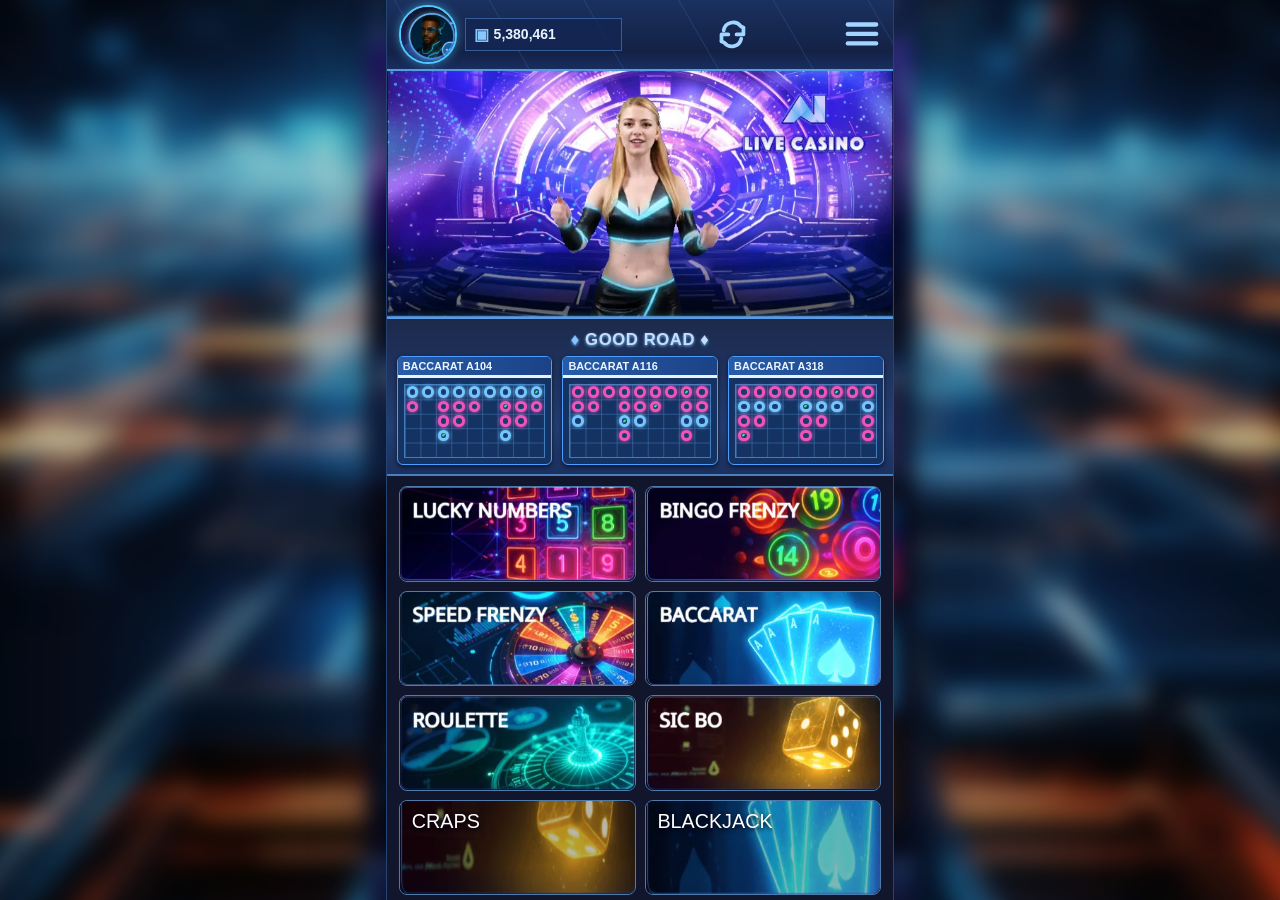
==== index.html @ 70924d41 "Add lightweight AI Live Casino demo" ====
<!doctype html>
<html lang="en">
  <head>
    <meta charset="utf-8" />
    <meta name="viewport" content="width=device-width, initial-scale=1, viewport-fit=cover" />
    <meta name="theme-color" content="#101a3a" />
    <meta name="description" content="A lightweight, offline AI Live Casino lobby demo." />
    <title>AI Live Casino Lite</title>
    <link rel="stylesheet" href="styles.css" />
    <script src="app.js" defer></script>
  </head>
  <body>
    <div class="world" aria-hidden="true"></div>
    <div class="shell" id="shell">
      <header class="topbar">
        <button class="avatar-button" id="profileButton" type="button" aria-label="Open profile">
          <img src="assets/avatar.webp" alt="" />
        </button>
        <div class="wallet" aria-label="Demo balance">
          <span class="wallet-icon" aria-hidden="true">▣</span>
          <span id="balanceText">5,380,461</span>
        </div>
        <button class="icon-button refresh-button" id="refreshButton" type="button" aria-label="Refresh demo balance" title="Refresh demo balance">
          <svg viewBox="0 0 24 24" aria-hidden="true"><path d="M20 7v5h-5M4 17v-5h5"/><path d="M5.6 9A7 7 0 0 1 18 6l2 1M4 17l2 1a7 7 0 0 0 12.4-3"/></svg>
        </button>
        <button class="icon-button menu-button" id="menuButton" type="button" aria-label="Open menu" aria-expanded="false" aria-controls="menuPanel">
          <svg viewBox="0 0 24 24" aria-hidden="true"><path d="M3 6h18M3 12h18M3 18h18"/></svg>
        </button>
        <div class="menu-panel" id="menuPanel" hidden>
          <button type="button" data-action="home"><span aria-hidden="true">⌂</span><span data-i18n="lobby">Lobby</span></button>
          <button type="button" data-action="language"><span aria-hidden="true">◎</span><span data-i18n="language">Language</span></button>
          <button type="button" data-action="profile"><span aria-hidden="true">◉</span><span data-i18n="profile">Profile</span></button>
          <button type="button" data-action="about"><span aria-hidden="true">ⓘ</span><span data-i18n="about">About demo</span></button>
        </div>
      </header>

      <main id="view" tabindex="-1"></main>
    </div>

    <dialog id="modal" class="modal" aria-labelledby="modalTitle">
      <div id="modalContent"></div>
    </dialog>
    <div id="toast" class="toast" role="status" aria-live="polite"></div>
  </body>
</html>
---- styles.css ----
:root {
  color-scheme: dark;
  font-family: Arial, Helvetica, sans-serif;
  background: #090e1c;
  color: #f4f8ff;
}

* { box-sizing: border-box; }

html, body { width: 100%; height: 100%; margin: 0; }

body { overflow: hidden; }

button, select { font: inherit; }
button { cursor: pointer; }
button:focus-visible, select:focus-visible { outline: 3px solid #83e7ff; outline-offset: 2px; }

.world {
  position: fixed;
  inset: -20px;
  background: #102047 url("assets/background.webp") center / cover no-repeat;
  filter: blur(7px) brightness(.8);
  transform: scale(1.03);
}

.shell {
  position: relative;
  display: flex;
  flex-direction: column;
  width: min(100vw, 56.25dvh);
  height: 100dvh;
  margin: auto;
  overflow: hidden;
  background: #11162c;
  box-shadow: 0 0 0 1px #244574, 0 0 55px #000b;
  container-type: inline-size;
}

.topbar {
  position: relative;
  z-index: 3;
  flex: none;
  background: linear-gradient(180deg, #1a315f 0%, #142146 75%, #182e60 100%);
}

.topbar {
  display: flex;
  align-items: center;
  gap: 1.5cqw;
  height: 14cqw;
  min-height: 54px;
  padding: 0 2.4cqw;
  border-bottom: 2px solid #569ce1;
}

.topbar::before {
  content: "";
  position: absolute;
  inset: 0;
  pointer-events: none;
  opacity: .22;
  background: repeating-linear-gradient(60deg, transparent 0 40px, #4b80bd 41px, transparent 42px 82px);
}

.avatar-button {
  z-index: 1;
  flex: none;
  width: 11.5cqw;
  height: 11.5cqw;
  min-width: 44px;
  min-height: 44px;
  padding: 0;
  overflow: hidden;
  border: 2px solid #4fc9ff;
  border-radius: 50%;
  background: #081531;
  box-shadow: 0 0 10px #50d2ff8c;
}

.avatar-button img { width: 100%; height: 100%; object-fit: cover; object-position: center 45%; }

.wallet {
  z-index: 1;
  display: flex;
  align-items: center;
  gap: 1cqw;
  min-width: 0;
  width: 31cqw;
  height: 6.5cqw;
  min-height: 28px;
  padding: 0 1.5cqw;
  border: 1px solid #345e9b;
  background: #122653c7;
  color: #e8f2ff;
  font-size: clamp(14px, 2.7cqw, 20px);
  font-weight: 700;
  white-space: nowrap;
}

.wallet-icon { color: #87c9ff; font-size: 1.15em; }
.icon-button { z-index: 1; display: grid; place-items: center; flex: none; padding: 0; border: 0; color: #a2d5ff; background: transparent; }
.icon-button svg { width: 6.5cqw; min-width: 25px; fill: none; stroke: currentColor; stroke-width: 2.7; stroke-linecap: round; stroke-linejoin: round; }
.refresh-button { margin-left: auto; }
.menu-button { margin-left: auto; }
.menu-button svg { width: 7.5cqw; min-width: 30px; }

.menu-panel {
  position: absolute;
  top: calc(100% - 1px);
  right: 1.5cqw;
  z-index: 5;
  width: 42cqw;
  min-width: 165px;
  padding: 1.5cqw;
  border: 1px solid #77bdff;
  border-radius: 0 0 12px 12px;
  background: #13244fe8;
  box-shadow: 0 12px 25px #0009;
}
.menu-panel[hidden] { display: none; }
.menu-panel button { display: flex; align-items: center; gap: 12px; width: 100%; padding: 10px 8px; border: 0; border-bottom: 1px solid #5ca3df44; color: #edf8ff; background: transparent; text-align: left; font-size: clamp(14px, 2.6cqw, 18px); }
.menu-panel button:last-child { border-bottom: 0; }
.menu-panel button:hover { background: #3477bd55; }
.menu-panel button span:first-child { width: 20px; color: #8fd7ff; text-align: center; font-size: 1.25em; }

#view { display: block; flex: 1; min-height: 0; outline: none; }
.lobby-view, .category-view, .detail-view { display: flex; flex-direction: column; height: 100%; min-height: 0; }

.hero { flex: none; width: 100%; aspect-ratio: 715 / 351; background: #3222a1 url("assets/hero.webp") center / cover no-repeat; border-bottom: 2px solid #579ce7; }

.road-section { flex: none; padding: 2.1cqw 1.9cqw 1.8cqw; background: linear-gradient(180deg, #1c294b, #233f75 70%, #1b315f); border-bottom: 2px solid #477fc1; }
.road-title { margin: 0 0 1.2cqw; text-align: center; color: #c6ddfa; font-size: clamp(14px, 3.3cqw, 24px); font-weight: 800; letter-spacing: .035em; text-shadow: 0 1px 3px #6ebfff; }
.road-title::first-letter { color: #84c5ff; }
.road-row { display: grid; grid-template-columns: repeat(3, 1fr); gap: 2cqw; }
.road-card { display: block; min-width: 0; padding: 0; overflow: hidden; border: 1px solid #4d9cff; border-radius: 6px; background: #143363; color: #eaf6ff; text-align: left; box-shadow: 0 2px 5px #0009; }
.road-card:hover { filter: brightness(1.17); }
.road-card-title { display: block; padding: .55cqw 1cqw; border-bottom: 3px solid #e6f2ff; background: linear-gradient(90deg, #285ca8, #1b4286); font-size: clamp(10px, 2.15cqw, 16px); font-weight: 700; white-space: nowrap; }
.road-grid { display: grid; grid-template-columns: repeat(9, 1fr); grid-template-rows: repeat(5, 1fr); aspect-ratio: 1.9; margin: 1.2cqw; border: 1px solid #417cbd; background-image: linear-gradient(#4883be77 1px, transparent 1px), linear-gradient(90deg, #4883be77 1px, transparent 1px); background-size: 11.111% 20%; }
.road-dot { align-self: center; justify-self: center; width: 74%; aspect-ratio: 1; border: 3px solid var(--dot); border-radius: 50%; background: #183c70; box-shadow: 0 0 4px var(--dot); }
.road-dot.tie::after { content: ""; display: block; width: 55%; height: 2px; margin: 35% auto; background: #39eb82; transform: rotate(-40deg); }

.game-grid-scroll { flex: 1; min-height: 0; overflow: auto; overscroll-behavior: contain; scrollbar-width: thin; scrollbar-color: #4d87cc #10162d; background: #11162c; }
.game-grid { display: grid; grid-template-columns: repeat(2, minmax(0, 1fr)); gap: 1.8cqw; padding: 2cqw 2.4cqw 4cqw; }
.game-card { position: relative; display: block; width: 100%; padding: 0; overflow: hidden; aspect-ratio: 2.48; border: 1px solid #4d7bac; border-radius: 8px; background: #0b1431; box-shadow: inset 0 0 0 1px #82b8ea36; }
.game-card:hover { transform: translateY(-2px); border-color: #8fd5ff; filter: brightness(1.1); }
.game-card img { display: block; width: 100%; height: 100%; object-fit: cover; }
.game-card .synthetic-label { position: absolute; top: 10%; left: 5%; color: white; font-family: Impact, "Arial Narrow", Arial, sans-serif; font-size: clamp(15px, 3.9cqw, 27px); text-shadow: 0 2px 4px #001; }
.game-card.synthetic img { filter: brightness(.72); }

.category-rail { display: grid; grid-template-columns: clamp(36px, 5.5cqw, 44px) minmax(0, 1fr) clamp(36px, 5.5cqw, 44px); flex: none; border-bottom: 1px solid #345d98; background: #11162c; }
.category-arrow { display: grid; place-items: center; min-width: 0; min-height: 44px; padding: 0; border: 0; color: #9ce7ff; background: transparent; transition: color .18s ease; }
.category-arrow:hover:not(:disabled) { color: #fff; background: transparent; }
.category-arrow:active:not(:disabled) { color: #67cfff; background: transparent; }
.category-arrow:focus-visible { outline: 2px solid #83e7ff; outline-offset: -4px; }
.category-arrow:disabled { color: #6d849e; cursor: default; background: transparent; }
.arrow-chevron { display: block; width: clamp(10px, 1.6cqw, 13px); height: clamp(10px, 1.6cqw, 13px); border-top: 2px solid currentColor; border-right: 2px solid currentColor; transform: rotate(225deg); transition: filter .18s ease; }
.category-arrow--right .arrow-chevron { transform: rotate(45deg); }
.category-arrow:hover:not(:disabled) .arrow-chevron { filter: drop-shadow(0 0 4px #74d9ff); }
.category-strip { display: flex; gap: 2cqw; min-width: 0; min-height: 22cqw; padding: 2cqw 1cqw 1cqw; overflow-x: auto; scrollbar-width: none; scrollbar-color: transparent transparent; background: #11162c; }
.category-strip::-webkit-scrollbar { display: none; }
.category-tab { display: flex; flex: 0 0 17cqw; flex-direction: column; align-items: center; gap: .5cqw; padding: 0; border: 0; color: #b8c8de; background: transparent; }
.category-tab img { width: 13cqw; height: 13cqw; border: 2px solid #4e87c3; border-radius: 50%; object-fit: cover; box-shadow: 0 0 6px #338bd5; }
.category-tab[aria-current="page"] img { border-color: #9ceeff; box-shadow: 0 0 16px #24d9ff; transform: scale(1.08); }
.category-tab span { width: 100%; overflow: hidden; text-align: center; text-overflow: ellipsis; white-space: nowrap; font-size: clamp(10px, 1.75cqw, 13px); }
.category-tab[aria-current="page"] span { color: white; font-weight: 700; }

.filter-bar { display: grid; grid-template-columns: repeat(2, minmax(0, 1fr)); gap: 1.5cqw; padding: 2cqw 2.5cqw; background: #11162c; }
.filter-bar label { display: block; min-width: 0; }
.filter-bar label span { display: block; margin-bottom: .5cqw; color: #a9ccef; font-size: clamp(11px, 1.8cqw, 13px); }
.filter-bar select { width: 100%; padding: 1cqw 2.2cqw; border: 1px solid #5e9adb; border-radius: 20px; color: #eaf5ff; background: #243d70; font-size: clamp(13px, 2.15cqw, 16px); }
.table-list { flex: 1; min-height: 0; overflow-y: auto; padding: 0 2.5cqw 3cqw; scrollbar-width: thin; scrollbar-color: #518dd0 #10162d; }
.table-card { margin-bottom: 2cqw; overflow: hidden; border: 1px solid #4c8ed1; border-radius: 6px; background: #14284d; box-shadow: 0 2px 7px #0008, inset 0 0 9px #3375bd66; }
.table-heading { display: flex; align-items: center; gap: 1.5cqw; min-height: 7cqw; padding: .7cqw 2cqw; background: linear-gradient(90deg, #1d477f, #213761); }
.table-heading strong { font-size: clamp(15px, 3.1cqw, 22px); }
.table-heading span { color: #e0ebff; font-size: clamp(11px, 1.75cqw, 13px); }
.table-heading .resulting { margin-left: auto; }
.table-body { display: grid; grid-template-columns: 24% 1fr; gap: 1.5cqw; padding: 1.5cqw; }
.dealer-tile { position: relative; min-height: 19cqw; overflow: hidden; border: 1px solid #80bbec; background: #182b57; }
.dealer-tile img { width: 100%; height: 100%; object-fit: cover; object-position: 50% 12%; }
.dealer-tile span { position: absolute; inset: auto 0 0; padding: .6cqw; background: #195d9ad9; text-align: center; font-size: clamp(12px, 2.2cqw, 16px); }
.table-info { display: flex; flex-direction: column; gap: 1cqw; min-width: 0; }
.mini-road { display: grid; grid-template-columns: repeat(12, 1fr); grid-template-rows: repeat(5, 1fr); flex: 1; min-height: 16cqw; border: 1px solid #3e78b8; background-image: linear-gradient(#467cb36e 1px, transparent 1px), linear-gradient(90deg, #467cb36e 1px, transparent 1px); background-size: 8.333% 20%; }
.mini-road .road-dot { border-width: 2px; }
.table-art { flex: 1; min-height: 16cqw; overflow: hidden; border: 1px solid #447fbe; }
.table-art img { width: 100%; height: 100%; object-fit: cover; }
.table-actions { display: flex; align-items: center; justify-content: space-between; gap: 1cqw; }
.demo-tag { color: #9bd6ff; font-size: clamp(11px, 1.8cqw, 14px); }
.enter-button, .back-button, .primary-button { padding: 1.1cqw 2.5cqw; border: 1px solid #7cddff; border-radius: 4px; color: #053358; background: linear-gradient(#e4ffff, #9cdefb); font-size: clamp(12px, 2.15cqw, 16px); font-weight: 800; }
.enter-button:hover, .back-button:hover, .primary-button:hover { filter: brightness(1.15); }
.empty-state { padding: 5cqw 3cqw; border: 1px solid #4978ac; border-radius: 8px; color: #d9eaff; text-align: center; font-size: clamp(14px, 2.4cqw, 18px); }

.detail-view { overflow-y: auto; padding: 3cqw; gap: 2.5cqw; }
.detail-top { display: flex; align-items: center; gap: 2cqw; }
.detail-top h1 { margin: 0; font-size: clamp(22px, 5cqw, 34px); text-transform: uppercase; }
.back-button { padding: 1.3cqw 2cqw; }
.detail-art { position: relative; aspect-ratio: 2.48; overflow: hidden; border: 1px solid #73bdff; border-radius: 8px; background: #0b1734; }
.detail-art img { width: 100%; height: 100%; object-fit: cover; filter: saturate(1.2); }
.preview-badge { align-self: flex-start; padding: .8cqw 2cqw; border: 1px solid #8be9ff; border-radius: 20px; color: #9cefff; background: #134b6e; font-size: clamp(12px, 2.2cqw, 16px); font-weight: 800; letter-spacing: .08em; }
.detail-meta { display: grid; gap: 0; border: 1px solid #4f86be; border-radius: 7px; background: #172a50; }
.detail-meta div { display: flex; justify-content: space-between; gap: 10px; padding: 2.2cqw 3cqw; border-bottom: 1px solid #4873a4; font-size: clamp(14px, 2.6cqw, 19px); }
.detail-meta div:last-child { border-bottom: 0; }
.detail-meta dt { color: #aac9e8; }
.detail-meta dd { margin: 0; font-weight: 700; text-align: right; }
.detail-note { margin: 0; color: #c9d9ed; font-size: clamp(14px, 2.5cqw, 18px); line-height: 1.45; }
.detail-view .primary-button { align-self: stretch; min-height: 42px; }

.modal { width: min(92vw, 490px); max-height: min(82dvh, 650px); padding: 0; overflow: auto; border: 1px solid #89cfff; border-radius: 14px; color: #eff8ff; background: linear-gradient(145deg, #183c74f5, #112143f8 55%, #214680f5); box-shadow: 0 0 20px #27c7ff8c; }
.modal::backdrop { background: #020919a8; }
.modal-header { display: flex; align-items: center; justify-content: space-between; gap: 15px; padding: 17px 20px; border-bottom: 1px solid #81bfff; }
.modal-header h2 { margin: 0; font-size: 22px; text-transform: uppercase; }
.modal-close { display: grid; place-items: center; width: 38px; height: 38px; border: 1px solid #99d9ff; border-radius: 50%; color: #effaff; background: #35649d; font-size: 25px; }
.modal-body { padding: 20px; font-size: 16px; line-height: 1.5; }
.modal-avatar { display: block; width: 110px; height: 110px; margin: 0 auto 18px; border: 2px solid #8ee6ff; border-radius: 50%; object-fit: cover; }
.profile-row { display: flex; justify-content: space-between; gap: 10px; padding: 11px 0; border-bottom: 1px solid #5e8ab3; }
.profile-row span:first-child { color: #bfd9f1; }
.language-options { display: grid; gap: 9px; }
.language-options button { display: flex; justify-content: space-between; width: 100%; padding: 12px 14px; border: 1px solid #599bd2; border-radius: 8px; color: #f0faff; background: #1a4175; text-align: left; }
.language-options button[aria-pressed="true"] { border-color: #8beaff; box-shadow: inset 0 0 0 1px #7be6ff; }
.language-options button:hover { background: #2d6099; }
.toast { position: fixed; z-index: 10; right: 50%; bottom: 18px; max-width: min(90vw, 430px); padding: 10px 15px; border: 1px solid #85dfff; border-radius: 8px; color: #effaff; background: #16396f; box-shadow: 0 4px 18px #000a; font-size: 14px; opacity: 0; pointer-events: none; transform: translate(50%, 8px); transition: opacity .18s, transform .18s; }
.toast.show { opacity: 1; transform: translate(50%, 0); }

@media (max-width: 600px) {
  .world { display: none; }
  .shell { width: 100vw; box-shadow: none; }
  .topbar { padding-left: max(2.4cqw, env(safe-area-inset-left)); padding-right: max(2.4cqw, env(safe-area-inset-right)); }
}

@media (max-width: 360px) {
  .table-heading .resulting { display: none; }
  .wallet { width: 35cqw; }
}

@media (prefers-reduced-motion: reduce) {
  *, *::before, *::after { scroll-behavior: auto !important; transition-duration: .01ms !important; animation-duration: .01ms !important; }
}
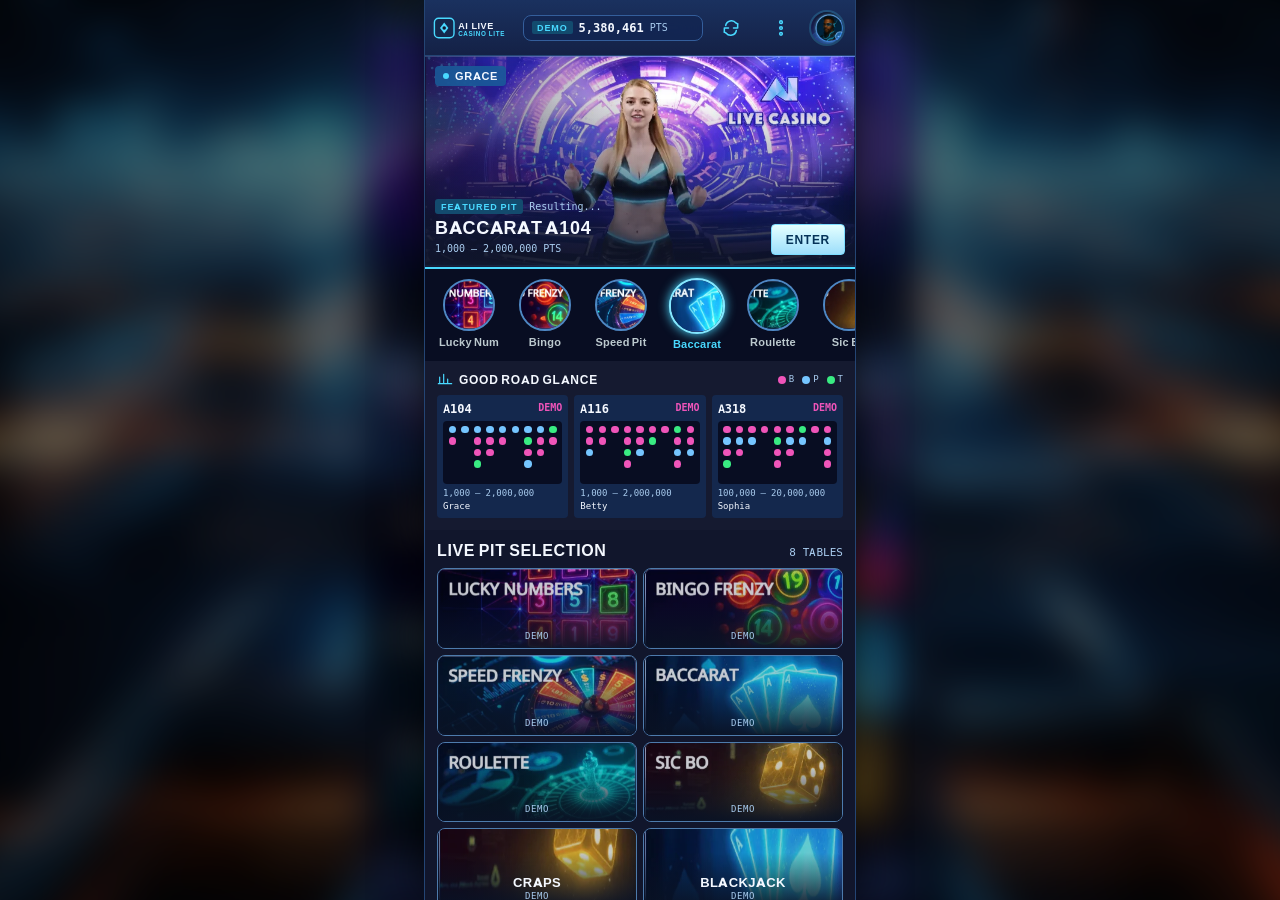
==== commit 83b58449: "Enhance AI Live Casino demo with improved category structure, updated design guidelines, and additio" ====
--- a/index.html
+++ b/index.html
@@ -3,9 +3,10 @@
   <head>
     <meta charset="utf-8" />
     <meta name="viewport" content="width=device-width, initial-scale=1, viewport-fit=cover" />
-    <meta name="theme-color" content="#101a3a" />
+    <meta name="theme-color" content="#11162c" />
     <meta name="description" content="A lightweight, offline AI Live Casino lobby demo." />
     <title>AI Live Casino Lite</title>
+    <link rel="stylesheet" href="assets/fonts/fonts.css" />
     <link rel="stylesheet" href="styles.css" />
     <script src="app.js" defer></script>
   </head>
@@ -13,30 +14,32 @@
     <div class="world" aria-hidden="true"></div>
     <div class="shell" id="shell">
       <header class="topbar">
+        <button class="brand" id="homeButton" type="button" data-action="home" aria-label="AI Live Casino Lite">
+          <img src="assets/logo.svg" alt="" />
+        </button>
+        <div class="wallet" aria-label="Demo balance">
+          <span class="demo-chip">DEMO</span>
+          <span id="balanceText">5,380,461</span>
+          <span class="pts">PTS</span>
+        </div>
+        <button class="icon-button" id="refreshButton" type="button" aria-label="Refresh demo balance" title="Refresh demo balance">
+          <svg viewBox="0 0 24 24" aria-hidden="true"><path d="M20 7v5h-5M4 17v-5h5"/><path d="M5.6 9A7 7 0 0 1 18 6l2 1M4 17l2 1a7 7 0 0 0 12.4-3"/></svg>
+        </button>
+        <button class="icon-button menu-button" id="menuButton" type="button" aria-label="Open menu" aria-expanded="false" aria-controls="menuPanel">
+          <svg viewBox="0 0 24 24" aria-hidden="true"><circle cx="12" cy="5" r="1.6"/><circle cx="12" cy="12" r="1.6"/><circle cx="12" cy="19" r="1.6"/></svg>
+        </button>
         <button class="avatar-button" id="profileButton" type="button" aria-label="Open profile">
           <img src="assets/avatar.webp" alt="" />
         </button>
-        <div class="wallet" aria-label="Demo balance">
-          <span class="wallet-icon" aria-hidden="true">▣</span>
-          <span id="balanceText">5,380,461</span>
-        </div>
-        <button class="icon-button refresh-button" id="refreshButton" type="button" aria-label="Refresh demo balance" title="Refresh demo balance">
-          <svg viewBox="0 0 24 24" aria-hidden="true"><path d="M20 7v5h-5M4 17v-5h5"/><path d="M5.6 9A7 7 0 0 1 18 6l2 1M4 17l2 1a7 7 0 0 0 12.4-3"/></svg>
-        </button>
-        <button class="icon-button menu-button" id="menuButton" type="button" aria-label="Open menu" aria-expanded="false" aria-controls="menuPanel">
-          <svg viewBox="0 0 24 24" aria-hidden="true"><path d="M3 6h18M3 12h18M3 18h18"/></svg>
-        </button>
         <div class="menu-panel" id="menuPanel" hidden>
-          <button type="button" data-action="home"><span aria-hidden="true">⌂</span><span data-i18n="lobby">Lobby</span></button>
-          <button type="button" data-action="language"><span aria-hidden="true">◎</span><span data-i18n="language">Language</span></button>
-          <button type="button" data-action="profile"><span aria-hidden="true">◉</span><span data-i18n="profile">Profile</span></button>
-          <button type="button" data-action="about"><span aria-hidden="true">ⓘ</span><span data-i18n="about">About demo</span></button>
+          <button type="button" data-action="home"><svg viewBox="0 0 24 24" aria-hidden="true"><path d="M4 11 12 4l8 7"/><path d="M6 10v9h12v-9"/></svg><span data-i18n="lobby">Lobby</span></button>
+          <button type="button" data-action="language"><svg viewBox="0 0 24 24" aria-hidden="true"><circle cx="12" cy="12" r="9"/><path d="M3 12h18M12 3c3 3.2 3 14.8 0 18M12 3c-3 3.2-3 14.8 0 18"/></svg><span data-i18n="language">Language</span></button>
+          <button type="button" data-action="profile"><svg viewBox="0 0 24 24" aria-hidden="true"><circle cx="12" cy="8" r="3.2"/><path d="M5 19c1.4-3.2 3.8-4.8 7-4.8S17.6 15.8 19 19"/></svg><span data-i18n="profile">Profile</span></button>
+          <button type="button" data-action="about"><svg viewBox="0 0 24 24" aria-hidden="true"><circle cx="12" cy="12" r="9"/><path d="M12 11v6M12 8v.01"/></svg><span data-i18n="about">About demo</span></button>
         </div>
       </header>
-
       <main id="view" tabindex="-1"></main>
     </div>
-
     <dialog id="modal" class="modal" aria-labelledby="modalTitle">
       <div id="modalContent"></div>
     </dialog>
--- a/assets/fonts/fonts.css
+++ b/assets/fonts/fonts.css
@@ -0,0 +1,7 @@
+@font-face{font-family:'Geist Mono';font-style:normal;font-weight:500;font-display:swap;src:url('geist-mono-500.woff2') format('woff2');}
+@font-face{font-family:'Geist Mono';font-style:normal;font-weight:600;font-display:swap;src:url('geist-mono-600.woff2') format('woff2');}
+@font-face{font-family:'Outfit';font-style:normal;font-weight:400;font-display:swap;src:url('outfit-400.woff2') format('woff2');}
+@font-face{font-family:'Outfit';font-style:normal;font-weight:500;font-display:swap;src:url('outfit-500.woff2') format('woff2');}
+@font-face{font-family:'Outfit';font-style:normal;font-weight:600;font-display:swap;src:url('outfit-600.woff2') format('woff2');}
+@font-face{font-family:'Outfit';font-style:normal;font-weight:700;font-display:swap;src:url('outfit-700.woff2') format('woff2');}
+@font-face{font-family:'Outfit';font-style:normal;font-weight:800;font-display:swap;src:url('outfit-800.woff2') format('woff2');}
--- a/styles.css
+++ b/styles.css
@@ -1,234 +1,590 @@
 :root {
   color-scheme: dark;
-  font-family: Arial, Helvetica, sans-serif;
-  background: #090e1c;
-  color: #f4f8ff;
+  --stage-night: #090e1c;
+  --frame-navy: #11162c;
+  --paper: #f4f8ff;
+  --mist: #a9ccef;
+  --ice: #49d9ff;
+  --ice-rim: #4fc9ff;
+  --ice-focus: #83e7ff;
+  --pit: #14284d;
+  --pit-deep: #143363;
+  --enter-ink: #053358;
+  --banker: #ef54b9;
+  --player: #75c5ff;
+  --tie: #39eb82;
+  --badge: #134b6e;
+  --wallet: #122653c7;
+  font-family: Outfit, "PingFang SC", "Noto Sans SC", sans-serif;
+  background: var(--stage-night);
+  color: var(--paper);
 }
 
 * { box-sizing: border-box; }
-
 html, body { width: 100%; height: 100%; margin: 0; }
-
 body { overflow: hidden; }
-
-button, select { font: inherit; }
+::selection { background: var(--ice); color: var(--enter-ink); }
+button, select { font: inherit; color: inherit; }
 button { cursor: pointer; }
-button:focus-visible, select:focus-visible { outline: 3px solid #83e7ff; outline-offset: 2px; }
+button:focus-visible, select:focus-visible { outline: 3px solid var(--ice-focus); outline-offset: 2px; }
+svg { fill: none; stroke: currentColor; stroke-width: 1.8; stroke-linecap: round; stroke-linejoin: round; }
 
 .world {
   position: fixed;
   inset: -20px;
   background: #102047 url("assets/background.webp") center / cover no-repeat;
-  filter: blur(7px) brightness(.8);
-  transform: scale(1.03);
+  filter: blur(18px) brightness(.45);
+  transform: scale(1.04);
 }
 
 .shell {
   position: relative;
   display: flex;
   flex-direction: column;
-  width: min(100vw, 56.25dvh);
+  width: min(100vw, 430px);
   height: 100dvh;
   margin: auto;
   overflow: hidden;
-  background: #11162c;
-  box-shadow: 0 0 0 1px #244574, 0 0 55px #000b;
-  container-type: inline-size;
+  background: var(--frame-navy);
+  box-shadow: 0 0 0 1px #244574, 0 0 40px rgb(0 0 0 / .8);
 }
 
 .topbar {
   position: relative;
-  z-index: 3;
-  flex: none;
-  background: linear-gradient(180deg, #1a315f 0%, #142146 75%, #182e60 100%);
-}
-
-.topbar {
-  display: flex;
-  align-items: center;
-  gap: 1.5cqw;
-  height: 14cqw;
-  min-height: 54px;
-  padding: 0 2.4cqw;
-  border-bottom: 2px solid #569ce1;
-}
-
-.topbar::before {
-  content: "";
-  position: absolute;
-  inset: 0;
-  pointer-events: none;
-  opacity: .22;
-  background: repeating-linear-gradient(60deg, transparent 0 40px, #4b80bd 41px, transparent 42px 82px);
-}
+  z-index: 5;
+  display: flex;
+  align-items: center;
+  gap: 6px;
+  flex: none;
+  height: 56px;
+  padding: 0 10px 0 8px;
+  background: linear-gradient(180deg, #1a315f, #142146);
+  border-bottom: 1px solid #244574;
+}
+
+.brand {
+  flex: 0 0 auto;
+  padding: 0;
+  border: 0;
+  background: transparent;
+}
+.brand img { display: block; height: 28px; width: auto; max-width: none; }
+
+.wallet {
+  display: flex;
+  align-items: center;
+  gap: 6px;
+  min-width: 0;
+  flex: 1;
+  padding: 4px 8px;
+  border: 1px solid #345e9b;
+  border-radius: 8px;
+  background: var(--wallet);
+  backdrop-filter: blur(12px);
+  font-family: "Geist Mono", ui-monospace, monospace;
+  font-size: 12px;
+  font-weight: 600;
+}
+
+.demo-chip {
+  flex: none;
+  padding: 1px 5px;
+  border-radius: 2px;
+  background: var(--badge);
+  color: var(--ice);
+  font-family: Outfit, sans-serif;
+  font-size: 9px;
+  font-weight: 800;
+  letter-spacing: .1em;
+}
+
+.pts { color: var(--mist); font-size: 10px; font-weight: 500; }
+
+.icon-button {
+  margin-left: auto;
+  display: grid;
+  place-items: center;
+  width: 44px;
+  height: 44px;
+  padding: 0;
+  border: 0;
+  color: var(--ice);
+  background: transparent;
+}
+.icon-button svg { width: 20px; height: 20px; }
+.icon-button + .icon-button { margin-left: 0; }
+.icon-button:hover { color: var(--paper); }
 
 .avatar-button {
-  z-index: 1;
-  flex: none;
-  width: 11.5cqw;
-  height: 11.5cqw;
-  min-width: 44px;
-  min-height: 44px;
-  padding: 0;
+  flex: none;
+  width: 36px;
+  height: 36px;
+  padding: 2px;
   overflow: hidden;
-  border: 2px solid #4fc9ff;
+  border: 0;
   border-radius: 50%;
-  background: #081531;
-  box-shadow: 0 0 10px #50d2ff8c;
-}
-
-.avatar-button img { width: 100%; height: 100%; object-fit: cover; object-position: center 45%; }
-
-.wallet {
-  z-index: 1;
-  display: flex;
-  align-items: center;
-  gap: 1cqw;
-  min-width: 0;
-  width: 31cqw;
-  height: 6.5cqw;
-  min-height: 28px;
-  padding: 0 1.5cqw;
-  border: 1px solid #345e9b;
-  background: #122653c7;
-  color: #e8f2ff;
-  font-size: clamp(14px, 2.7cqw, 20px);
-  font-weight: 700;
-  white-space: nowrap;
-}
-
-.wallet-icon { color: #87c9ff; font-size: 1.15em; }
-.icon-button { z-index: 1; display: grid; place-items: center; flex: none; padding: 0; border: 0; color: #a2d5ff; background: transparent; }
-.icon-button svg { width: 6.5cqw; min-width: 25px; fill: none; stroke: currentColor; stroke-width: 2.7; stroke-linecap: round; stroke-linejoin: round; }
-.refresh-button { margin-left: auto; }
-.menu-button { margin-left: auto; }
-.menu-button svg { width: 7.5cqw; min-width: 30px; }
+  background: rgb(73 217 255 / .2);
+}
+.avatar-button img { width: 100%; height: 100%; border-radius: 50%; object-fit: cover; object-position: center 45%; }
 
 .menu-panel {
   position: absolute;
   top: calc(100% - 1px);
-  right: 1.5cqw;
-  z-index: 5;
-  width: 42cqw;
-  min-width: 165px;
-  padding: 1.5cqw;
+  right: 8px;
+  z-index: 8;
+  width: 188px;
+  padding: 6px;
   border: 1px solid #77bdff;
   border-radius: 0 0 12px 12px;
   background: #13244fe8;
   box-shadow: 0 12px 25px #0009;
 }
 .menu-panel[hidden] { display: none; }
-.menu-panel button { display: flex; align-items: center; gap: 12px; width: 100%; padding: 10px 8px; border: 0; border-bottom: 1px solid #5ca3df44; color: #edf8ff; background: transparent; text-align: left; font-size: clamp(14px, 2.6cqw, 18px); }
+.menu-panel button {
+  display: flex;
+  align-items: center;
+  gap: 10px;
+  width: 100%;
+  padding: 10px 8px;
+  border: 0;
+  border-bottom: 1px solid #5ca3df44;
+  background: transparent;
+  text-align: left;
+  font-size: 15px;
+}
 .menu-panel button:last-child { border-bottom: 0; }
 .menu-panel button:hover { background: #3477bd55; }
-.menu-panel button span:first-child { width: 20px; color: #8fd7ff; text-align: center; font-size: 1.25em; }
-
-#view { display: block; flex: 1; min-height: 0; outline: none; }
-.lobby-view, .category-view, .detail-view { display: flex; flex-direction: column; height: 100%; min-height: 0; }
-
-.hero { flex: none; width: 100%; aspect-ratio: 715 / 351; background: #3222a1 url("assets/hero.webp") center / cover no-repeat; border-bottom: 2px solid #579ce7; }
-
-.road-section { flex: none; padding: 2.1cqw 1.9cqw 1.8cqw; background: linear-gradient(180deg, #1c294b, #233f75 70%, #1b315f); border-bottom: 2px solid #477fc1; }
-.road-title { margin: 0 0 1.2cqw; text-align: center; color: #c6ddfa; font-size: clamp(14px, 3.3cqw, 24px); font-weight: 800; letter-spacing: .035em; text-shadow: 0 1px 3px #6ebfff; }
-.road-title::first-letter { color: #84c5ff; }
-.road-row { display: grid; grid-template-columns: repeat(3, 1fr); gap: 2cqw; }
-.road-card { display: block; min-width: 0; padding: 0; overflow: hidden; border: 1px solid #4d9cff; border-radius: 6px; background: #143363; color: #eaf6ff; text-align: left; box-shadow: 0 2px 5px #0009; }
-.road-card:hover { filter: brightness(1.17); }
-.road-card-title { display: block; padding: .55cqw 1cqw; border-bottom: 3px solid #e6f2ff; background: linear-gradient(90deg, #285ca8, #1b4286); font-size: clamp(10px, 2.15cqw, 16px); font-weight: 700; white-space: nowrap; }
-.road-grid { display: grid; grid-template-columns: repeat(9, 1fr); grid-template-rows: repeat(5, 1fr); aspect-ratio: 1.9; margin: 1.2cqw; border: 1px solid #417cbd; background-image: linear-gradient(#4883be77 1px, transparent 1px), linear-gradient(90deg, #4883be77 1px, transparent 1px); background-size: 11.111% 20%; }
-.road-dot { align-self: center; justify-self: center; width: 74%; aspect-ratio: 1; border: 3px solid var(--dot); border-radius: 50%; background: #183c70; box-shadow: 0 0 4px var(--dot); }
-.road-dot.tie::after { content: ""; display: block; width: 55%; height: 2px; margin: 35% auto; background: #39eb82; transform: rotate(-40deg); }
-
-.game-grid-scroll { flex: 1; min-height: 0; overflow: auto; overscroll-behavior: contain; scrollbar-width: thin; scrollbar-color: #4d87cc #10162d; background: #11162c; }
-.game-grid { display: grid; grid-template-columns: repeat(2, minmax(0, 1fr)); gap: 1.8cqw; padding: 2cqw 2.4cqw 4cqw; }
-.game-card { position: relative; display: block; width: 100%; padding: 0; overflow: hidden; aspect-ratio: 2.48; border: 1px solid #4d7bac; border-radius: 8px; background: #0b1431; box-shadow: inset 0 0 0 1px #82b8ea36; }
-.game-card:hover { transform: translateY(-2px); border-color: #8fd5ff; filter: brightness(1.1); }
-.game-card img { display: block; width: 100%; height: 100%; object-fit: cover; }
-.game-card .synthetic-label { position: absolute; top: 10%; left: 5%; color: white; font-family: Impact, "Arial Narrow", Arial, sans-serif; font-size: clamp(15px, 3.9cqw, 27px); text-shadow: 0 2px 4px #001; }
-.game-card.synthetic img { filter: brightness(.72); }
-
-.category-rail { display: grid; grid-template-columns: clamp(36px, 5.5cqw, 44px) minmax(0, 1fr) clamp(36px, 5.5cqw, 44px); flex: none; border-bottom: 1px solid #345d98; background: #11162c; }
-.category-arrow { display: grid; place-items: center; min-width: 0; min-height: 44px; padding: 0; border: 0; color: #9ce7ff; background: transparent; transition: color .18s ease; }
-.category-arrow:hover:not(:disabled) { color: #fff; background: transparent; }
-.category-arrow:active:not(:disabled) { color: #67cfff; background: transparent; }
-.category-arrow:focus-visible { outline: 2px solid #83e7ff; outline-offset: -4px; }
-.category-arrow:disabled { color: #6d849e; cursor: default; background: transparent; }
-.arrow-chevron { display: block; width: clamp(10px, 1.6cqw, 13px); height: clamp(10px, 1.6cqw, 13px); border-top: 2px solid currentColor; border-right: 2px solid currentColor; transform: rotate(225deg); transition: filter .18s ease; }
+.menu-panel svg { width: 18px; height: 18px; color: var(--ice); }
+
+#view { display: block; flex: 1; min-height: 0; overflow: auto; outline: none; scrollbar-width: thin; scrollbar-color: #4d87cc #10162d; }
+.lobby-view, .category-view, .detail-view { display: flex; flex-direction: column; min-height: 100%; }
+
+.hero {
+  position: relative;
+  flex: none;
+  aspect-ratio: 715 / 351;
+  overflow: hidden;
+  background: #3222a1 url("assets/hero.webp") center / cover no-repeat;
+}
+.hero::after {
+  content: "";
+  position: absolute;
+  inset: 0;
+  background: linear-gradient(180deg, transparent 20%, #11162ccc 100%), linear-gradient(90deg, #11162c99, transparent 55%);
+}
+.hero-chip {
+  position: absolute;
+  z-index: 1;
+  top: 10px;
+  left: 10px;
+  display: flex;
+  align-items: center;
+  gap: 6px;
+  padding: 3px 8px;
+  border-radius: 4px;
+  background: #195d9ad9;
+  backdrop-filter: blur(8px);
+  font-size: 11px;
+  font-weight: 700;
+  letter-spacing: .06em;
+  text-transform: uppercase;
+}
+.live-dot {
+  width: 6px;
+  height: 6px;
+  border-radius: 50%;
+  background: var(--ice);
+}
+.hero-bar {
+  position: absolute;
+  z-index: 1;
+  right: 10px;
+  bottom: 12px;
+  left: 10px;
+  display: flex;
+  align-items: flex-end;
+  justify-content: space-between;
+  gap: 8px;
+}
+.hero-copy { min-width: 0; }
+.hero-meta { display: flex; gap: 6px; margin-bottom: 2px; align-items: center; }
+.badge {
+  padding: 2px 6px;
+  border-radius: 3px;
+  background: var(--badge);
+  color: var(--ice);
+  font-size: 9px;
+  font-weight: 800;
+  letter-spacing: .1em;
+}
+.status-word { color: var(--mist); font-family: "Geist Mono", ui-monospace, monospace; font-size: 10px; }
+.hero-copy h1 {
+  margin: 0;
+  font-size: 18px;
+  font-weight: 800;
+  letter-spacing: .04em;
+  text-transform: uppercase;
+}
+.hero-limits {
+  display: flex;
+  flex-wrap: wrap;
+  gap: 8px;
+  min-width: 0;
+  margin-top: 3px;
+  color: var(--mist);
+  font-family: "Geist Mono", ui-monospace, monospace;
+  font-size: 10px;
+}
+.hero-edge { height: 2px; background: var(--ice); box-shadow: 0 0 8px var(--ice); }
+
+.enter-button, .primary-button, .back-button {
+  flex: none;
+  padding: 7px 14px;
+  border: 1px solid #7cddff;
+  border-radius: 4px;
+  color: var(--enter-ink);
+  background: linear-gradient(#e4ffff, #9cdefb);
+  font-size: 12px;
+  font-weight: 800;
+  letter-spacing: .06em;
+  text-transform: uppercase;
+}
+.enter-button:hover, .primary-button:hover, .back-button:hover { filter: brightness(1.12); }
+.enter-button:active, .primary-button:active, .back-button:active { transform: translateY(1px) scale(.98); }
+
+.lobby-rail {
+  display: flex;
+  gap: 12px;
+  padding: 10px 12px;
+  overflow-x: auto;
+  background: #080d22;
+  scrollbar-width: none;
+}
+.lobby-rail::-webkit-scrollbar { display: none; }
+
+.cat-tab {
+  display: flex;
+  flex: none;
+  flex-direction: column;
+  align-items: center;
+  gap: 4px;
+  width: 64px;
+  padding: 0;
+  border: 0;
+  background: transparent;
+  color: #bcc9ce;
+}
+.cat-tab img, .category-tab img {
+  width: 52px;
+  height: 52px;
+  border: 2px solid #4e87c3;
+  border-radius: 50%;
+  object-fit: cover;
+  background: var(--pit);
+}
+.cat-tab[aria-current="page"] img, .category-tab[aria-current="page"] img {
+  width: 54px;
+  height: 54px;
+  border-color: var(--ice-focus);
+  box-shadow: 0 0 10px var(--ice);
+  transform: scale(1.04);
+}
+.cat-tab span, .category-tab span {
+  width: 100%;
+  overflow: hidden;
+  font-size: 11px;
+  font-weight: 600;
+  letter-spacing: .02em;
+  text-align: center;
+  text-overflow: ellipsis;
+  white-space: nowrap;
+}
+.cat-tab[aria-current="page"] span, .category-tab[aria-current="page"] span { color: var(--ice); font-weight: 800; }
+
+.road-section { padding: 10px 12px 12px; background: #151a30; }
+.road-head { display: flex; align-items: center; justify-content: space-between; gap: 8px; margin-bottom: 8px; }
+.road-title { display: flex; align-items: center; gap: 6px; margin: 0; font-size: 12px; font-weight: 700; letter-spacing: .06em; text-transform: uppercase; }
+.road-title svg { width: 16px; height: 16px; color: var(--ice); }
+.legend { display: flex; gap: 8px; color: var(--mist); font-family: "Geist Mono", ui-monospace, monospace; font-size: 9px; }
+.legend i { display: inline-block; width: 8px; height: 8px; margin-right: 3px; border-radius: 50%; vertical-align: middle; }
+.legend .b { background: var(--banker); }
+.legend .p { background: var(--player); }
+.legend .t { background: var(--tie); }
+
+.road-row { display: grid; grid-template-columns: repeat(3, 1fr); gap: 6px; }
+.road-card {
+  display: block;
+  min-width: 0;
+  padding: 6px;
+  border: 0;
+  border-radius: 4px;
+  background: var(--pit);
+  color: inherit;
+  text-align: left;
+}
+.road-card:hover { background: var(--pit-deep); }
+.road-card-title { display: flex; justify-content: space-between; margin-bottom: 4px; font-family: "Geist Mono", ui-monospace, monospace; font-size: 12px; font-weight: 600; }
+.road-card-title em { font-style: normal; font-size: 10px; color: var(--banker); }
+.road-grid {
+  display: grid;
+  grid-template-columns: repeat(9, 1fr);
+  grid-template-rows: repeat(5, 1fr);
+  gap: 2px;
+  aspect-ratio: 1.9;
+  padding: 4px;
+  border-radius: 4px;
+  background: #080d22;
+}
+.road-dot { width: 70%; aspect-ratio: 1; align-self: center; justify-self: center; border-radius: 50%; background: var(--dot, transparent); }
+.road-dot.tie { background: var(--tie); }
+.road-foot {
+  display: flex;
+  flex-direction: column;
+  gap: 2px;
+  min-width: 0;
+  margin-top: 4px;
+  color: var(--mist);
+  font-family: "Geist Mono", ui-monospace, monospace;
+  font-size: 9px;
+  line-height: 1.25;
+}
+.road-foot span:last-child { color: var(--paper); }
+
+.pit-section { padding: 10px 12px 20px; }
+.pit-head { display: flex; align-items: baseline; justify-content: space-between; margin-bottom: 8px; }
+.pit-head h2 { margin: 0; font-size: 16px; font-weight: 700; letter-spacing: .04em; text-transform: uppercase; }
+.pit-head span { color: var(--mist); font-family: "Geist Mono", ui-monospace, monospace; font-size: 11px; }
+.game-grid { display: grid; grid-template-columns: repeat(2, minmax(0, 1fr)); gap: 6px; }
+.game-card {
+  position: relative;
+  display: block;
+  width: 100%;
+  padding: 0;
+  overflow: hidden;
+  aspect-ratio: 2.48;
+  border: 1px solid #4d7bac;
+  border-radius: 8px;
+  background: #0b1431;
+}
+.game-card:hover { border-color: #8fd5ff; transform: translateY(-2px); }
+.game-card img { width: 100%; height: 100%; object-fit: cover; opacity: .78; }
+.game-card::after {
+  content: "";
+  position: absolute;
+  inset: 0;
+  background: linear-gradient(180deg, transparent 30%, #091224f0);
+}
+.game-card .synthetic-label {
+  position: absolute;
+  z-index: 1;
+  right: 8px;
+  bottom: 18px;
+  left: 8px;
+  color: var(--paper);
+  font-size: 13px;
+  font-weight: 800;
+  letter-spacing: .03em;
+  text-transform: uppercase;
+}
+.game-copy {
+  position: absolute;
+  z-index: 1;
+  right: 8px;
+  bottom: 6px;
+  left: 8px;
+  color: var(--mist);
+  font-family: "Geist Mono", ui-monospace, monospace;
+  font-size: 9px;
+  font-weight: 500;
+  letter-spacing: .06em;
+  text-transform: uppercase;
+}
+
+.category-rail {
+  display: grid;
+  grid-template-columns: 44px minmax(0, 1fr) 44px;
+  background: #080d22;
+  border-bottom: 1px solid #345d98;
+}
+.category-arrow {
+  display: grid;
+  place-items: center;
+  min-height: 44px;
+  padding: 0;
+  border: 0;
+  color: var(--ice);
+  background: transparent;
+}
+.category-arrow:disabled { color: #6d849e; }
+.arrow-chevron {
+  width: 10px;
+  height: 10px;
+  border-top: 2px solid currentColor;
+  border-right: 2px solid currentColor;
+  transform: rotate(225deg);
+}
 .category-arrow--right .arrow-chevron { transform: rotate(45deg); }
-.category-arrow:hover:not(:disabled) .arrow-chevron { filter: drop-shadow(0 0 4px #74d9ff); }
-.category-strip { display: flex; gap: 2cqw; min-width: 0; min-height: 22cqw; padding: 2cqw 1cqw 1cqw; overflow-x: auto; scrollbar-width: none; scrollbar-color: transparent transparent; background: #11162c; }
+.category-strip {
+  display: flex;
+  gap: 10px;
+  min-width: 0;
+  padding: 10px 4px;
+  overflow-x: auto;
+  scrollbar-width: none;
+}
 .category-strip::-webkit-scrollbar { display: none; }
-.category-tab { display: flex; flex: 0 0 17cqw; flex-direction: column; align-items: center; gap: .5cqw; padding: 0; border: 0; color: #b8c8de; background: transparent; }
-.category-tab img { width: 13cqw; height: 13cqw; border: 2px solid #4e87c3; border-radius: 50%; object-fit: cover; box-shadow: 0 0 6px #338bd5; }
-.category-tab[aria-current="page"] img { border-color: #9ceeff; box-shadow: 0 0 16px #24d9ff; transform: scale(1.08); }
-.category-tab span { width: 100%; overflow: hidden; text-align: center; text-overflow: ellipsis; white-space: nowrap; font-size: clamp(10px, 1.75cqw, 13px); }
-.category-tab[aria-current="page"] span { color: white; font-weight: 700; }
-
-.filter-bar { display: grid; grid-template-columns: repeat(2, minmax(0, 1fr)); gap: 1.5cqw; padding: 2cqw 2.5cqw; background: #11162c; }
+.category-tab {
+  display: flex;
+  flex: none;
+  flex-direction: column;
+  align-items: center;
+  gap: 4px;
+  width: 56px;
+  padding: 0;
+  border: 0;
+  background: transparent;
+  color: var(--mist);
+}
+
+.filter-bar {
+  display: grid;
+  grid-template-columns: repeat(2, minmax(0, 1fr));
+  gap: 8px;
+  padding: 8px 12px;
+  background: #151a30;
+}
 .filter-bar label { display: block; min-width: 0; }
-.filter-bar label span { display: block; margin-bottom: .5cqw; color: #a9ccef; font-size: clamp(11px, 1.8cqw, 13px); }
-.filter-bar select { width: 100%; padding: 1cqw 2.2cqw; border: 1px solid #5e9adb; border-radius: 20px; color: #eaf5ff; background: #243d70; font-size: clamp(13px, 2.15cqw, 16px); }
-.table-list { flex: 1; min-height: 0; overflow-y: auto; padding: 0 2.5cqw 3cqw; scrollbar-width: thin; scrollbar-color: #518dd0 #10162d; }
-.table-card { margin-bottom: 2cqw; overflow: hidden; border: 1px solid #4c8ed1; border-radius: 6px; background: #14284d; box-shadow: 0 2px 7px #0008, inset 0 0 9px #3375bd66; }
-.table-heading { display: flex; align-items: center; gap: 1.5cqw; min-height: 7cqw; padding: .7cqw 2cqw; background: linear-gradient(90deg, #1d477f, #213761); }
-.table-heading strong { font-size: clamp(15px, 3.1cqw, 22px); }
-.table-heading span { color: #e0ebff; font-size: clamp(11px, 1.75cqw, 13px); }
-.table-heading .resulting { margin-left: auto; }
-.table-body { display: grid; grid-template-columns: 24% 1fr; gap: 1.5cqw; padding: 1.5cqw; }
-.dealer-tile { position: relative; min-height: 19cqw; overflow: hidden; border: 1px solid #80bbec; background: #182b57; }
+.filter-bar label span { display: block; margin-bottom: 3px; color: var(--mist); font-size: 10px; font-weight: 700; letter-spacing: .08em; text-transform: uppercase; }
+.filter-bar select {
+  width: 100%;
+  padding: 6px 10px;
+  border: 1px solid #5e9adb;
+  border-radius: 4px;
+  color: var(--paper);
+  background: #243d70;
+  font-size: 13px;
+}
+
+.table-list { display: flex; flex-direction: column; gap: 8px; padding: 8px 12px 20px; }
+.table-card {
+  overflow: hidden;
+  border-radius: 12px;
+  background: linear-gradient(180deg, var(--pit), var(--pit-deep));
+  box-shadow: 0 4px 16px rgb(2 9 25 / .7);
+}
+.table-heading {
+  display: flex;
+  align-items: center;
+  gap: 8px;
+  min-height: 32px;
+  padding: 0 10px;
+  background: linear-gradient(90deg, #1d477f, #213761);
+  font-size: 13px;
+  font-weight: 800;
+  letter-spacing: .04em;
+  text-transform: uppercase;
+}
+.table-heading strong { font-family: "Geist Mono", ui-monospace, monospace; font-size: 11px; font-weight: 500; color: var(--mist); background: #11162c80; padding: 2px 6px; border-radius: 4px; text-transform: none; letter-spacing: 0; }
+.table-heading .resulting { margin-left: auto; color: var(--ice); font-family: "Geist Mono", ui-monospace, monospace; font-size: 10px; font-weight: 600; letter-spacing: 0; text-transform: none; }
+.table-body { display: grid; grid-template-columns: 26% 1fr; gap: 8px; padding: 8px; }
+.dealer-tile { position: relative; min-height: 96px; overflow: hidden; border-radius: 8px; background: #182b57; }
 .dealer-tile img { width: 100%; height: 100%; object-fit: cover; object-position: 50% 12%; }
-.dealer-tile span { position: absolute; inset: auto 0 0; padding: .6cqw; background: #195d9ad9; text-align: center; font-size: clamp(12px, 2.2cqw, 16px); }
-.table-info { display: flex; flex-direction: column; gap: 1cqw; min-width: 0; }
-.mini-road { display: grid; grid-template-columns: repeat(12, 1fr); grid-template-rows: repeat(5, 1fr); flex: 1; min-height: 16cqw; border: 1px solid #3e78b8; background-image: linear-gradient(#467cb36e 1px, transparent 1px), linear-gradient(90deg, #467cb36e 1px, transparent 1px); background-size: 8.333% 20%; }
-.mini-road .road-dot { border-width: 2px; }
-.table-art { flex: 1; min-height: 16cqw; overflow: hidden; border: 1px solid #447fbe; }
+.dealer-tile span {
+  position: absolute;
+  inset: auto 0 0;
+  padding: 4px;
+  background: #195d9ad9;
+  font-size: 10px;
+  font-weight: 800;
+  letter-spacing: .08em;
+  text-align: center;
+  text-transform: uppercase;
+}
+.table-info { display: flex; flex-direction: column; justify-content: space-between; min-width: 0; gap: 6px; }
+.mini-road {
+  display: grid;
+  grid-template-columns: repeat(12, 1fr);
+  grid-template-rows: repeat(5, 1fr);
+  gap: 2px;
+  min-height: 40px;
+  padding: 4px;
+  border-radius: 4px;
+  background: var(--pit);
+}
+.table-art { min-height: 40px; overflow: hidden; border-radius: 4px; }
 .table-art img { width: 100%; height: 100%; object-fit: cover; }
-.table-actions { display: flex; align-items: center; justify-content: space-between; gap: 1cqw; }
-.demo-tag { color: #9bd6ff; font-size: clamp(11px, 1.8cqw, 14px); }
-.enter-button, .back-button, .primary-button { padding: 1.1cqw 2.5cqw; border: 1px solid #7cddff; border-radius: 4px; color: #053358; background: linear-gradient(#e4ffff, #9cdefb); font-size: clamp(12px, 2.15cqw, 16px); font-weight: 800; }
-.enter-button:hover, .back-button:hover, .primary-button:hover { filter: brightness(1.15); }
-.empty-state { padding: 5cqw 3cqw; border: 1px solid #4978ac; border-radius: 8px; color: #d9eaff; text-align: center; font-size: clamp(14px, 2.4cqw, 18px); }
-
-.detail-view { overflow-y: auto; padding: 3cqw; gap: 2.5cqw; }
-.detail-top { display: flex; align-items: center; gap: 2cqw; }
-.detail-top h1 { margin: 0; font-size: clamp(22px, 5cqw, 34px); text-transform: uppercase; }
-.back-button { padding: 1.3cqw 2cqw; }
-.detail-art { position: relative; aspect-ratio: 2.48; overflow: hidden; border: 1px solid #73bdff; border-radius: 8px; background: #0b1734; }
-.detail-art img { width: 100%; height: 100%; object-fit: cover; filter: saturate(1.2); }
-.preview-badge { align-self: flex-start; padding: .8cqw 2cqw; border: 1px solid #8be9ff; border-radius: 20px; color: #9cefff; background: #134b6e; font-size: clamp(12px, 2.2cqw, 16px); font-weight: 800; letter-spacing: .08em; }
-.detail-meta { display: grid; gap: 0; border: 1px solid #4f86be; border-radius: 7px; background: #172a50; }
-.detail-meta div { display: flex; justify-content: space-between; gap: 10px; padding: 2.2cqw 3cqw; border-bottom: 1px solid #4873a4; font-size: clamp(14px, 2.6cqw, 19px); }
+.table-actions { display: flex; align-items: center; justify-content: space-between; gap: 8px; }
+.demo-tag { color: var(--mist); font-size: 9px; font-weight: 700; letter-spacing: .08em; text-transform: uppercase; }
+.limit-stack { display: flex; flex-direction: column; }
+.limit-stack small { color: var(--mist); font-size: 9px; letter-spacing: .08em; text-transform: uppercase; }
+.limit-stack b { font-family: "Geist Mono", ui-monospace, monospace; font-size: 12px; font-weight: 600; }
+
+.empty-state {
+  padding: 24px 16px;
+  border: 1px solid #4978ac;
+  border-radius: 8px;
+  text-align: center;
+}
+
+.detail-view { padding: 16px; gap: 12px; }
+.detail-top { display: flex; align-items: center; gap: 10px; }
+.detail-top h1 { margin: 0; font-size: 22px; text-transform: uppercase; }
+.detail-art { overflow: hidden; aspect-ratio: 2.48; border: 1px solid #73bdff; border-radius: 8px; background: #0b1734; }
+.detail-art img { width: 100%; height: 100%; object-fit: cover; }
+.preview-badge { align-self: flex-start; padding: 4px 10px; border: 1px solid var(--ice-rim); border-radius: 3px; background: var(--badge); color: var(--ice); font-size: 10px; font-weight: 800; letter-spacing: .1em; }
+.detail-meta { display: grid; border: 1px solid #4f86be; border-radius: 8px; background: #172a50; }
+.detail-meta div { display: flex; justify-content: space-between; gap: 10px; padding: 12px 14px; border-bottom: 1px solid #4873a4; }
 .detail-meta div:last-child { border-bottom: 0; }
-.detail-meta dt { color: #aac9e8; }
-.detail-meta dd { margin: 0; font-weight: 700; text-align: right; }
-.detail-note { margin: 0; color: #c9d9ed; font-size: clamp(14px, 2.5cqw, 18px); line-height: 1.45; }
+.detail-meta dt { color: var(--mist); }
+.detail-meta dd { margin: 0; font-family: "Geist Mono", ui-monospace, monospace; font-weight: 600; }
+.detail-note { margin: 0; color: var(--mist); line-height: 1.45; }
 .detail-view .primary-button { align-self: stretch; min-height: 42px; }
 
-.modal { width: min(92vw, 490px); max-height: min(82dvh, 650px); padding: 0; overflow: auto; border: 1px solid #89cfff; border-radius: 14px; color: #eff8ff; background: linear-gradient(145deg, #183c74f5, #112143f8 55%, #214680f5); box-shadow: 0 0 20px #27c7ff8c; }
+.modal {
+  width: min(92vw, 490px);
+  max-height: min(82dvh, 650px);
+  padding: 0;
+  overflow: auto;
+  border: 1px solid #89cfff;
+  border-radius: 14px;
+  color: var(--paper);
+  background: linear-gradient(145deg, #183c74f5, #112143f8 55%, #214680f5);
+}
 .modal::backdrop { background: #020919a8; }
 .modal-header { display: flex; align-items: center; justify-content: space-between; gap: 15px; padding: 17px 20px; border-bottom: 1px solid #81bfff; }
-.modal-header h2 { margin: 0; font-size: 22px; text-transform: uppercase; }
-.modal-close { display: grid; place-items: center; width: 38px; height: 38px; border: 1px solid #99d9ff; border-radius: 50%; color: #effaff; background: #35649d; font-size: 25px; }
+.modal-header h2 { margin: 0; font-size: 20px; text-transform: uppercase; }
+.modal-close { display: grid; place-items: center; width: 38px; height: 38px; border: 1px solid #99d9ff; border-radius: 50%; color: var(--paper); background: #35649d; font-size: 25px; }
 .modal-body { padding: 20px; font-size: 16px; line-height: 1.5; }
 .modal-avatar { display: block; width: 110px; height: 110px; margin: 0 auto 18px; border: 2px solid #8ee6ff; border-radius: 50%; object-fit: cover; }
 .profile-row { display: flex; justify-content: space-between; gap: 10px; padding: 11px 0; border-bottom: 1px solid #5e8ab3; }
-.profile-row span:first-child { color: #bfd9f1; }
+.profile-row span:first-child { color: var(--mist); }
 .language-options { display: grid; gap: 9px; }
-.language-options button { display: flex; justify-content: space-between; width: 100%; padding: 12px 14px; border: 1px solid #599bd2; border-radius: 8px; color: #f0faff; background: #1a4175; text-align: left; }
-.language-options button[aria-pressed="true"] { border-color: #8beaff; box-shadow: inset 0 0 0 1px #7be6ff; }
+.language-options button { display: flex; justify-content: space-between; width: 100%; padding: 12px 14px; border: 1px solid #599bd2; border-radius: 8px; background: #1a4175; }
+.language-options button[aria-pressed="true"] { border-color: #8beaff; }
 .language-options button:hover { background: #2d6099; }
-.toast { position: fixed; z-index: 10; right: 50%; bottom: 18px; max-width: min(90vw, 430px); padding: 10px 15px; border: 1px solid #85dfff; border-radius: 8px; color: #effaff; background: #16396f; box-shadow: 0 4px 18px #000a; font-size: 14px; opacity: 0; pointer-events: none; transform: translate(50%, 8px); transition: opacity .18s, transform .18s; }
+
+.toast {
+  position: fixed;
+  z-index: 10;
+  right: 50%;
+  bottom: 18px;
+  max-width: min(90vw, 430px);
+  padding: 10px 15px;
+  border: 1px solid #85dfff;
+  border-radius: 8px;
+  background: #16396f;
+  font-size: 14px;
+  opacity: 0;
+  pointer-events: none;
+  transform: translate(50%, 8px);
+  transition: opacity .18s, transform .18s;
+}
 .toast.show { opacity: 1; transform: translate(50%, 0); }
 
 @media (max-width: 600px) {
   .world { display: none; }
   .shell { width: 100vw; box-shadow: none; }
-  .topbar { padding-left: max(2.4cqw, env(safe-area-inset-left)); padding-right: max(2.4cqw, env(safe-area-inset-right)); }
-}
-
-@media (max-width: 360px) {
-  .table-heading .resulting { display: none; }
-  .wallet { width: 35cqw; }
+  .topbar { padding-left: max(8px, env(safe-area-inset-left)); padding-right: max(8px, env(safe-area-inset-right)); }
 }
 
 @media (prefers-reduced-motion: reduce) {
